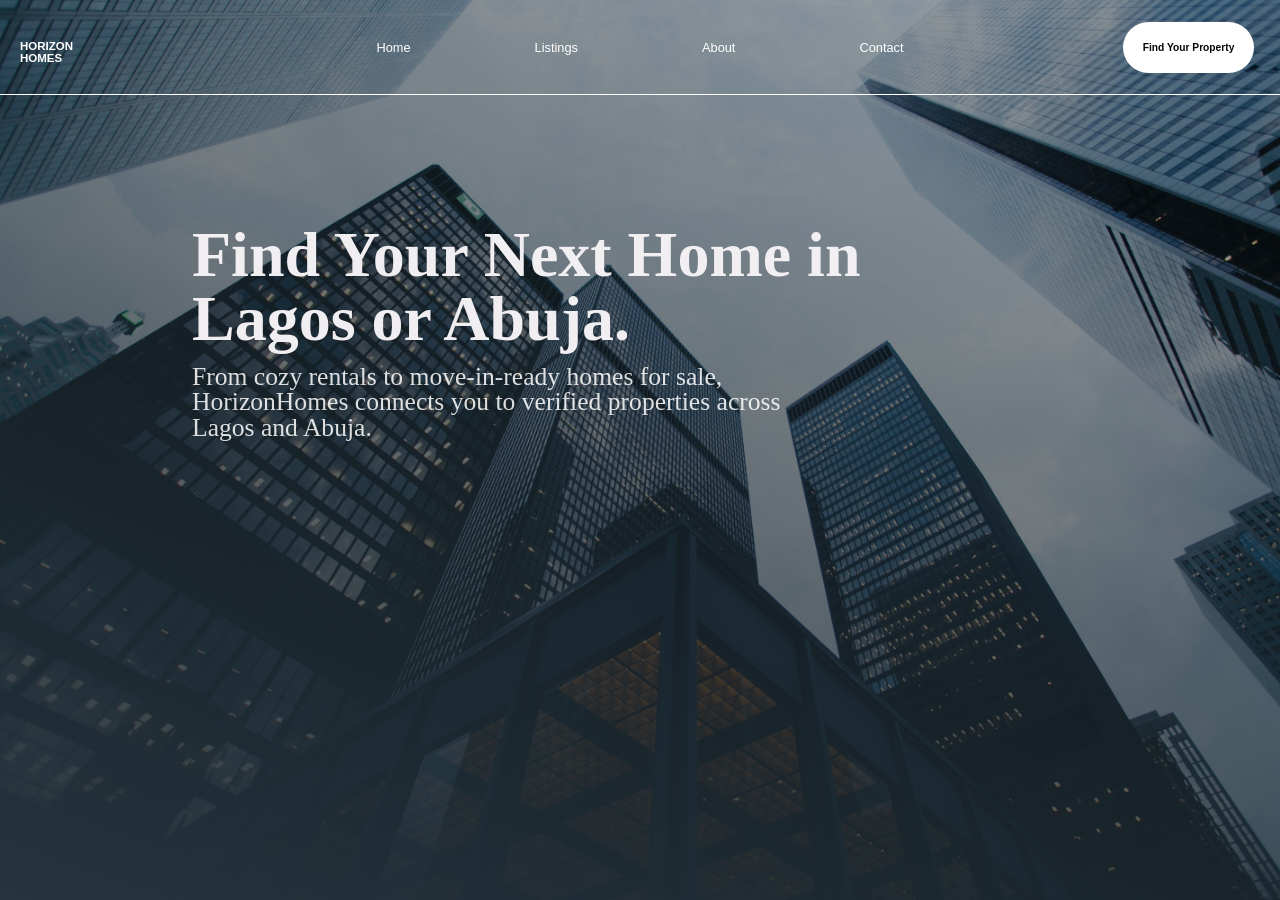
==== index.html @ 41b514dd "Rename homepage.html to index.html" ====
<!DOCTYPE html>
<html lang="en">

<head>
    <meta charset="UTF-8">
    <meta name="viewport" content="width=, initial-scale=1.0">
    <link rel="stylesheet" href="./css/homepage.css">
    <title>HorizonHomes-Home Page</title>
</head>

<body>
    <section class="hero">
    <header>
        <nav class="navbar">
            <h4 class="logo">HORIZON <br>
                HOMES
            </h4>
            <ul class="nav-links">
                <li><a href="./homepage.html">Home</a></li>
                <li><a href="./listing.html">Listings </a></li>
                <li><a href="./About.html">About</a></li>
                <li><a href="./contact.html">Contact</a></li>
            </ul>
            <button class="cta1">
                <h4>Find Your Property</h4>
            </button>
        </nav>
 </header>
 <div class="hero-txt">
        <h1 class="hero-header">
            Find Your Next Home in <br>
            Lagos or Abuja.
        </h1>
        <p class="hero-sub">
            From cozy rentals to move-in-ready homes for sale, <br>
            HorizonHomes connects you to verified properties across <br>
            Lagos and Abuja.
        </p>
    </div>

  <!-- <div class="hh-search-bar">

  <div class="hh-field">
    <span class="hh-label">Location</span>
    <select class="hh-select">
      <option>Abuja</option>
      <option>Lagos</option>
    </select>
  </div>

  <span class="hh-divider"></span>

  <div class="hh-field">
    <span class="hh-label">Looking to</span>
    <select class="hh-select">
      <option>Rent</option>
      <option>Buy</option>
    </select>
  </div>

  <span class="hh-divider"></span>

  <div class="hh-field">
    <span class="hh-label">Price range</span>
    <select class="hh-select">
      <option>100,000</option>
      <option>500,000</option>
      <option>1,000,000+</option>
    </select>
  </div>

  <span class="hh-divider"></span>

  <div class="hh-field">
    <span class="hh-label">Property Type</span>
    <select class="hh-select">
      <option>Apartment</option>
      <option>Duplex</option>
      <option>Bungalow</option>
    </select>
  </div>

   <span class="hh-divider"></span>

  <button class="hh-search-btn" aria-label="Search">
    <svg width="20" height="20" viewBox="0 0 24 24" fill="none" stroke="white" stroke-width="2" stroke-linecap="round" stroke-linejoin="round">
      <circle cx="11" cy="11" r="8"></circle>
      <line x1="21" y1="21" x2="16.65" y2="16.65"></line>
    </svg>
  </button>

</div> -->
   </section>


<section class="">

</section>

</body>

</html>
---- css/homepage.css ----
* {
    margin: 0;
    padding: 0;
}



.hero{
    background-image: linear-gradient(rgba(0, 0, 0, 0.3), rgba(0, 0, 0, 0.9)), url(../img/sean-pollock-PhYq704ffdA-unsplash.jpg);
}


.navbar {
    display: flex;
    justify-content: space-around;
    align-items: center;
    padding: 35px;
    position: sticky;
    top: 0;
    z-index: 999;

}

.navbar::after {
    content: " ";
    position: absolute;
    bottom: 0;
    background-color: white;
    width: 100%;
    height: 1px;
}

.logo {
    color: white;
    position: absolute;
    left: 0;
    top: 0;
    padding-top: 40px;
    padding-left: 20px;
    padding-bottom: 50px;
    font-size: 0.9vw;
    font-family: 'Gill Sans', 'Gill Sans MT', Calibri, 'Trebuchet MS', sans-serif;
}



/* 1. Move horizontal padding to the LI container */
.navbar ul li {
    list-style: none;
    display: inline-block;
    text-decoration: none;
    color: white;
    padding: 0 30px; /* Add your left/right spacing here instead */
}

/* 2. Keep the A tag tight around the text */
.navbar ul li a {
    font-size: 0.9vw;
    font-family: 'Gill Sans', 'Gill Sans MT', Calibri, 'Trebuchet MS', sans-serif;
    font-style: normal;
    align-items: center;
    align-content: center;
    font-size: 1vw;
    list-style: none;
    text-decoration: none;
    color: white;
    padding-left: 40px;
    position: relative;
    display: inline-block;
    padding: 5px 30px; /* ONLY vertical padding here, ZERO horizontal padding */
    text-decoration: none;
}

/* 3. The line will now center perfectly */
.navbar ul li a::after {
    content: '';
    position: absolute;
    height: 2px;
    background-color: white;
    width: 0;

    /* Critical positioning properties */
    bottom: 0;
    left: 50%;
    transform: translateX(-50%);

    transition: width 0.4s ease;
}

.navbar ul li a:hover::after {
    width: 60%;
}

.cta1 {
    position: absolute;
    right: 2%;
    padding: 20px;
    border-radius: 30px;
    color: rgb(7, 7, 7);
    background-color: white;
    border: none;
    font-size: 0.8vw;
    font-family: 'Gill Sans', 'Gill Sans MT', Calibri, 'Trebuchet MS', sans-serif;
    margin-bottom: 30px;
    margin-top: 30px;
}

.cta1:hover{
 cursor: pointer;
}

.cta1 h4 {
    font-style: normal;
}


/* HERO SECTION */
.hero {
    background-image: linear-gradient(200deg, rgba(0, 0, 0, 0.3), rgba(37, 52, 62, 1)), url(../img/sean-pollock-PhYq704ffdA-unsplash.jpg);
    height: 100vh;
    background-size: cover;
    position: top;
}



.hero-header {
    position: absolute;
    padding-top: 30%;
    padding-left: 15%;
    color: #f3f0f3fd;
    font-size: 5vw;
    line-height: 1;
    font-style: normal;
    transform: translateY(-50%);
}

.hero-sub {
    color: rgba(255, 255, 255, 0.85);
    font-size: 2vw;
    position: relative;
    padding-top: 21%;
    line-height: 1;
    padding-left: 15%;
    max-width: 1000px;
}


.hh-search-bar {
  display: flex;
  align-items: center;
  background: #ffffff;
  border-radius: 50px;
  margin-left: 15%;
  margin-top: 50px;
  padding: 8px 8px 8px 28px;
  max-width: 700px;
  width: 100%;
  box-shadow: 0 10px 30px rgba(0, 0, 0, 0.15);
  font-family: inherit;
}

.hh-field {
  display: flex;
  flex-direction: column;
  padding: 4px 20px;
  flex: 1;
  min-width: 0;
}

.hh-label {
  font-size: 20px;
  font-weight: 300;
  color: #111;
  display: flex;
  align-items: center;
  gap: 4px;
 
}

.hh-label::after {
  content: "⌄";
  font-size: 12px;
  color: #555;
  margin-right: 20px;
}

.hh-select {
  border: none;
  outline: none;
  background: transparent;
  font-size: 15px;
  color: #555;
  padding: 10px;
  appearance: none;
  -webkit-appearance: none;
  cursor: pointer;
}

.hh-divider {
  width: 1px;
  height: 36px;
  background: #e2e2e2;
  flex-shrink: 0;
}


.hh-search-btn {
  background: #1a1a1a;
  border: none;
  border-radius: 50%;
  width: 52px;
  height: 52px;
  display: flex;
  align-items: center;
  justify-content: center;
  cursor: pointer;
  flex-shrink: 0;
  transition:  0.2s ease;
  margin-right: 20px;
  margin-left: 20px;

}

.hh-search-btn:hover {
  background: #333;
}

/* totop */
.totop{
            background-color: rgb(8, 8, 8);
            color: rgb(250, 249, 249);
            border-radius: 50% 50% 0% 0%;
            padding: 20px;
            position: fixed;
            bottom: 0%;
            right: 0%;
            cursor: pointer;
            opacity: 0;
            scroll-behavior: smooth;
            transition: 0.5s;
        }
        .totop.active{
            opacity: 1;
        }

/* ENDS HERE */
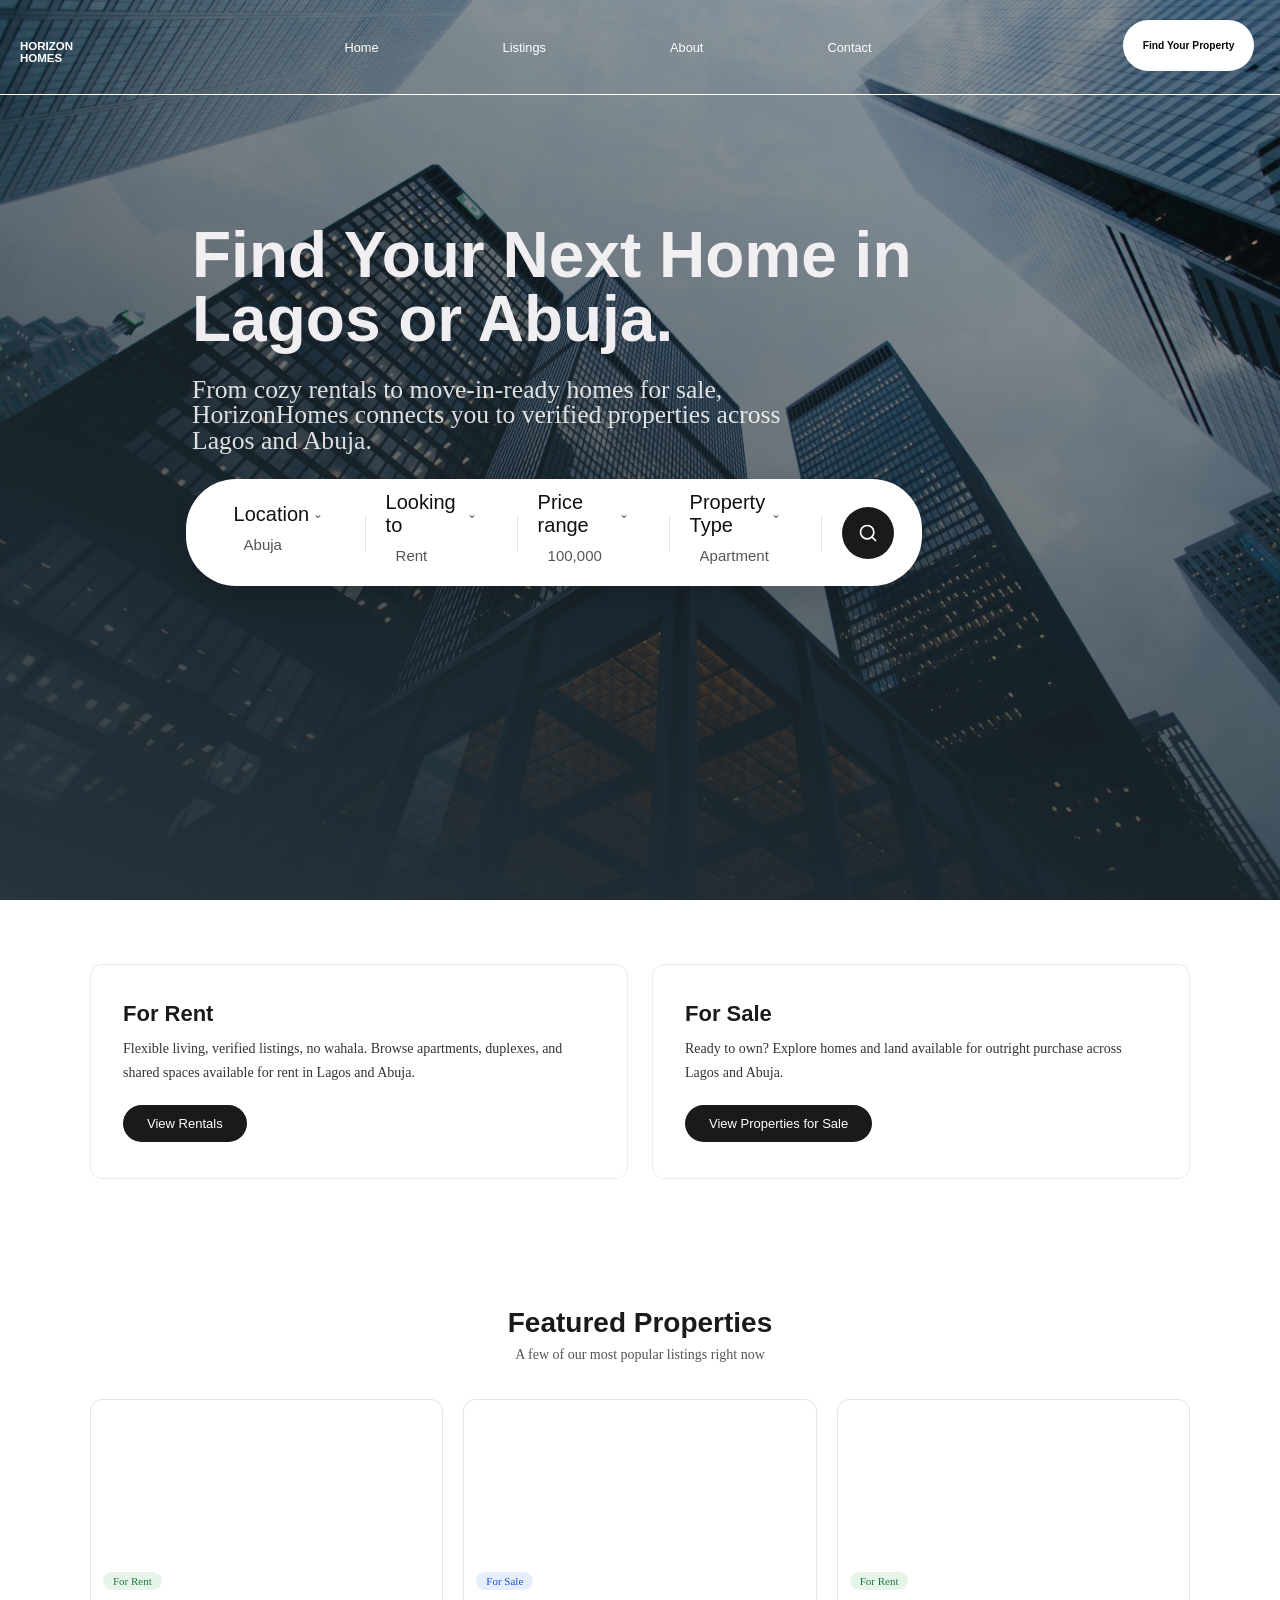
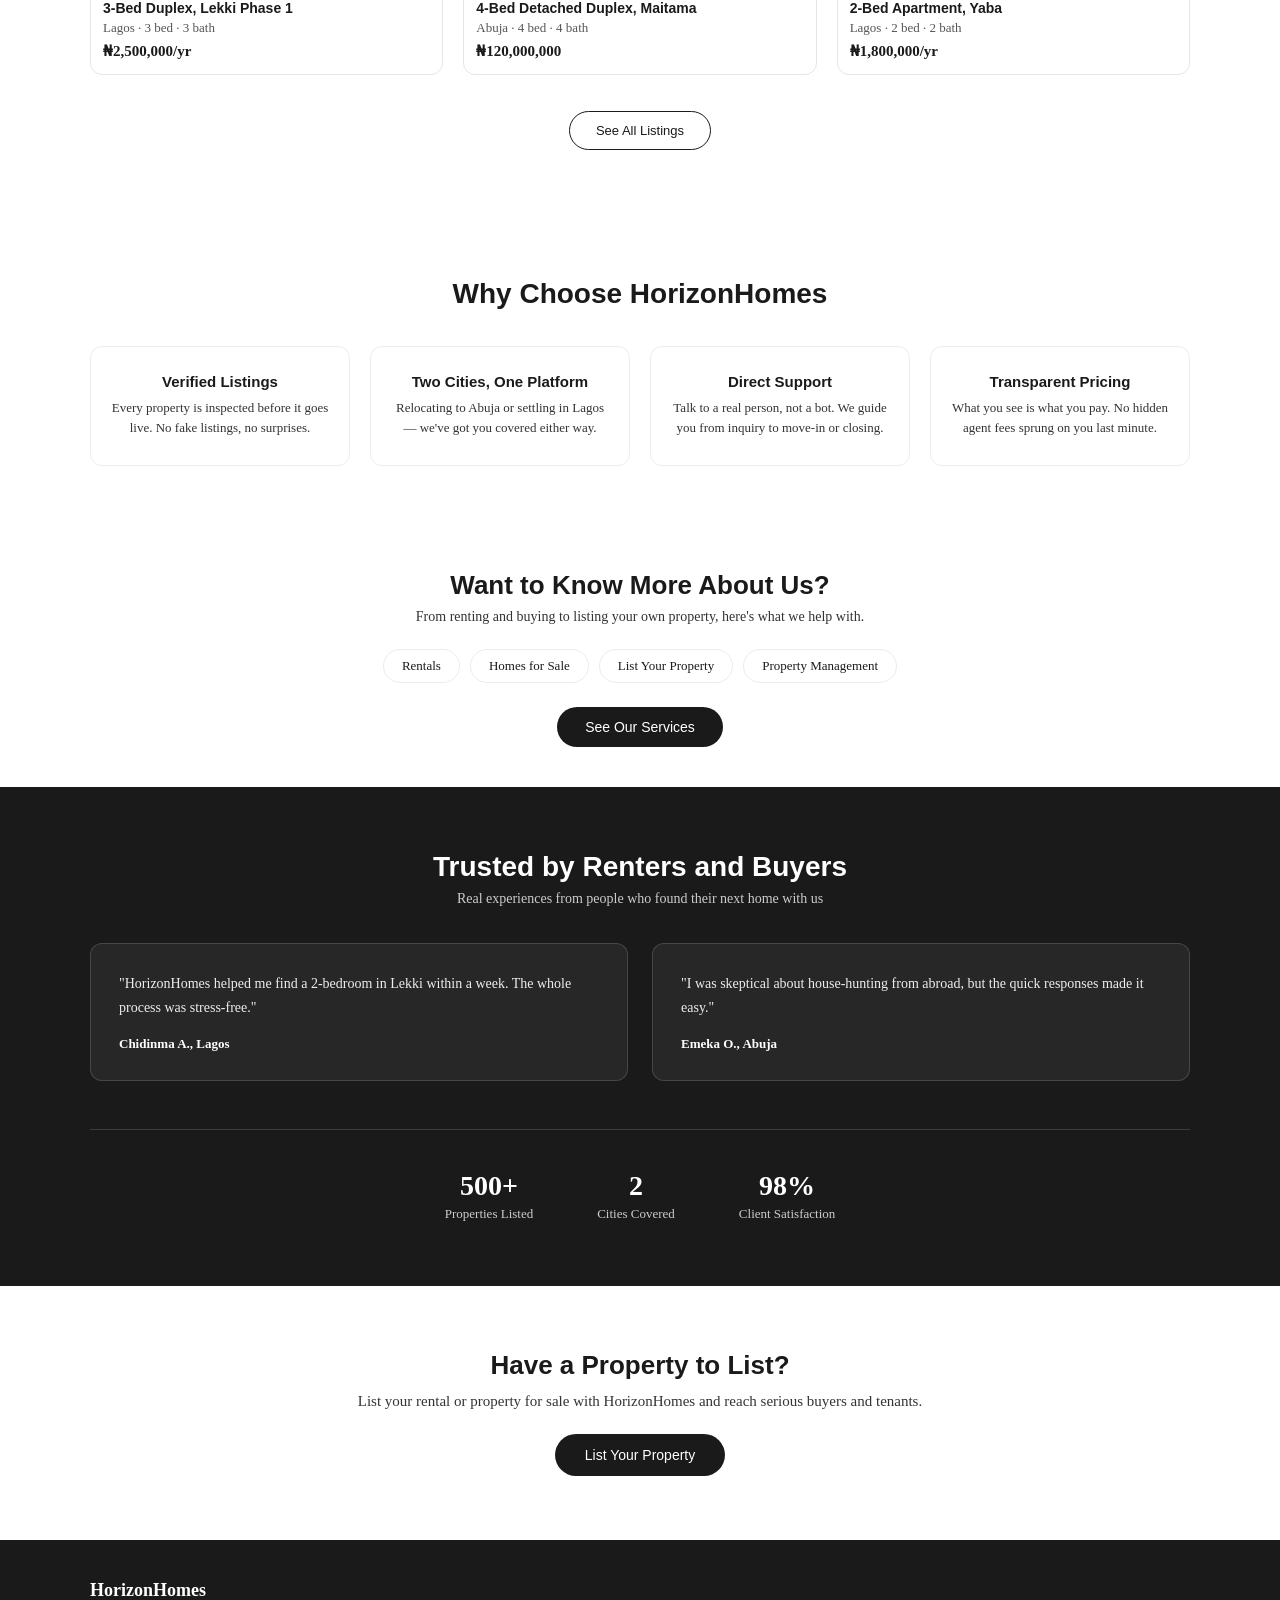
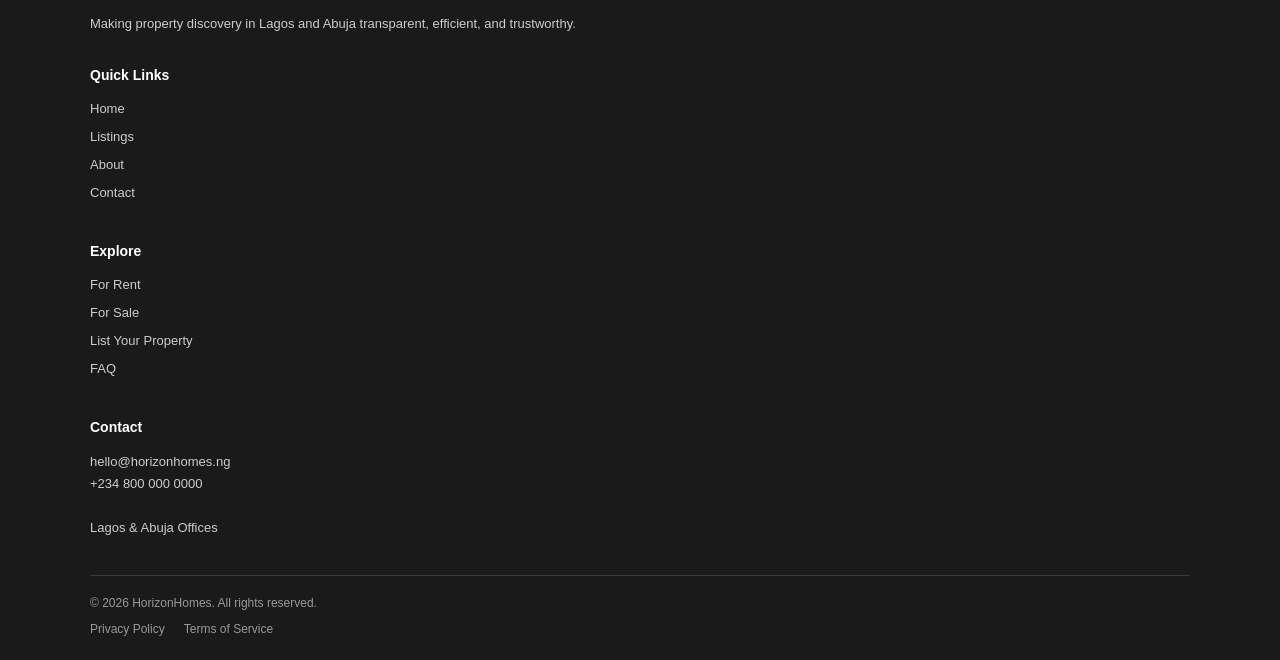
==== commit df9443ee: "Update responsive website" ====
--- a/index.html
+++ b/index.html
@@ -9,6 +9,10 @@
 </head>
 
 <body>
+ <span>
+        <i class="totop" id="totop">top</i>
+    </span>
+
     <section class="hero">
     <header>
         <nav class="navbar">
@@ -16,14 +20,20 @@
                 HOMES
             </h4>
             <ul class="nav-links">
-                <li><a href="./homepage.html">Home</a></li>
+                <li><a href="./index.html">Home</a></li>
                 <li><a href="./listing.html">Listings </a></li>
                 <li><a href="./About.html">About</a></li>
                 <li><a href="./contact.html">Contact</a></li>
-            </ul>
-            <button class="cta1">
-                <h4>Find Your Property</h4>
-            </button>
+                <li>
+                    <button class="cta1">
+                        <h4>Find Your Property</h4>
+                    </button>
+                </li>
+            
+             </ul>
+            <div class="hamburger">
+        ☰
+    </div>
         </nav>
  </header>
  <div class="hero-txt">
@@ -38,7 +48,7 @@
         </p>
     </div>
 
-  <!-- <div class="hh-search-bar">
+   <div class="hh-search-bar">
 
   <div class="hh-field">
     <span class="hh-label">Location</span>
@@ -89,7 +99,7 @@
     </svg>
   </button>
 
-</div> -->
+</div> 
    </section>
 
 
@@ -97,6 +107,197 @@
 
 </section>
 
+ <!-- RENT VS SALE SPLIT -->
+  <section class="split-section">
+    <div class="split-card">
+      <h3>For Rent</h3>
+      <p>Flexible living, verified listings, no wahala. Browse apartments, duplexes, and shared spaces available for rent in Lagos and Abuja.</p>
+      <button class="split-btn">View Rentals</button>
+    </div>
+    <div class="split-card">
+      <h3>For Sale</h3>
+      <p>Ready to own? Explore homes and land available for outright purchase across Lagos and Abuja.</p>
+      <button class="split-btn">View Properties for Sale</button>
+    </div>
+  </section>
+ 
+  <!-- FEATURED LISTINGS -->
+  <section class="featured-section">
+    <div class="section-heading">
+      <h2>Featured Properties</h2>
+      <p>A few of our most popular listings right now</p>
+    </div>
+ 
+    <div class="listings-grid">
+ 
+      <div class="property-card">
+        <div class="card-image"></div>
+        <span class="tag tag-rent">For Rent</span>
+        <h4>3-Bed Duplex, Lekki Phase 1</h4>
+        <p class="location">Lagos · 3 bed · 3 bath</p>
+        <p class="price">₦2,500,000/yr</p>
+      </div>
+ 
+      <div class="property-card">
+        <div class="card-image"></div>
+        <span class="tag tag-sale">For Sale</span>
+        <h4>4-Bed Detached Duplex, Maitama</h4>
+        <p class="location">Abuja · 4 bed · 4 bath</p>
+        <p class="price">₦120,000,000</p>
+      </div>
+ 
+      <div class="property-card">
+        <div class="card-image"></div>
+        <span class="tag tag-rent">For Rent</span>
+        <h4>2-Bed Apartment, Yaba</h4>
+        <p class="location">Lagos · 2 bed · 2 bath</p>
+        <p class="price">₦1,800,000/yr</p>
+      </div>
+ 
+    </div>
+ 
+    <div class="see-all-wrap">
+      <button class="see-all-btn">See All Listings</button>
+    </div>
+  </section>
+ 
+  <!-- WHY HORIZONHOMES -->
+  <section class="why-section">
+    <div class="section-heading">
+      <h2>Why Choose HorizonHomes</h2>
+    </div>
+ 
+    <div class="why-grid">
+      <div class="why-card">
+        <h4>Verified Listings</h4>
+        <p>Every property is inspected before it goes live. No fake listings, no surprises.</p>
+      </div>
+      <div class="why-card">
+        <h4>Two Cities, One Platform</h4>
+        <p>Relocating to Abuja or settling in Lagos — we've got you covered either way.</p>
+      </div>
+      <div class="why-card">
+        <h4>Direct Support</h4>
+        <p>Talk to a real person, not a bot. We guide you from inquiry to move-in or closing.</p>
+      </div>
+      <div class="why-card">
+        <h4>Transparent Pricing</h4>
+        <p>What you see is what you pay. No hidden agent fees sprung on you last minute.</p>
+      </div>
+    </div>
+  </section>
+
+
+<!-- SERVICES TEASER -->
+<section class="services-teaser">
+  <div class="teaser-inner">
+    <div class="teaser-text">
+      <h2>Want to Know More About Us?</h2>
+      <p>From renting and buying to listing your own property, here's what we help with.</p>
+    </div>
+
+    <div class="teaser-tags">
+      <span class="teaser-tag">Rentals</span>
+      <span class="teaser-tag">Homes for Sale</span>
+      <span class="teaser-tag">List Your Property</span>
+      <span class="teaser-tag">Property Management</span>
+    </div>
+
+    <button class="teaser-btn">See Our Services</button>
+  </div>
+</section>
+
+ 
+  <!-- TESTIMONIALS -->
+  <section class="testimonial-section">
+    <div class="testimonial-inner">
+      <div class="section-heading">
+        <h2>Trusted by Renters and Buyers</h2>
+        <p>Real experiences from people who found their next home with us</p>
+      </div>
+ 
+      <div class="testimonial-grid">
+        <div class="testimonial-card">
+          <p>"HorizonHomes helped me find a 2-bedroom in Lekki within a week. The whole process was stress-free."</p>
+          <span>Chidinma A., Lagos</span>
+        </div>
+        <div class="testimonial-card">
+          <p>"I was skeptical about house-hunting from abroad, but the quick responses made it easy."</p>
+          <span>Emeka O., Abuja</span>
+        </div>
+      </div>
+ 
+      <div class="stats-bar">
+        <div class="stat">
+          <div class="number">500+</div>
+          <div class="label">Properties Listed</div>
+        </div>
+        <div class="stat">
+          <div class="number">2</div>
+          <div class="label">Cities Covered</div>
+        </div>
+        <div class="stat">
+          <div class="number">98%</div>
+          <div class="label">Client Satisfaction</div>
+        </div>
+      </div>
+    </div>
+  </section>
+ 
+  <!-- BOTTOM CTA -->
+  <section class="home-cta">
+    <h2>Have a Property to List?</h2>
+    <p>List your rental or property for sale with HorizonHomes and reach serious buyers and tenants.</p>
+    <button class="cta-btn">List Your Property</button>
+  </section>
+ 
+  <!-- FOOTER -->
+  <footer class="site-footer">
+    <div class="footer-grid">
+ 
+      <div class="footer-col">
+        <div class="footer-logo">HorizonHomes</div>
+        <p>Making property discovery in Lagos and Abuja transparent, efficient, and trustworthy.</p>
+      </div>
+ 
+      <div class="footer-col">
+        <h4>Quick Links</h4>
+        <ul>
+          <li><a href="#">Home</a></li>
+          <li><a href="#">Listings</a></li>
+          <li><a href="#">About</a></li>
+          <li><a href="#">Contact</a></li>
+        </ul>
+      </div>
+ 
+      <div class="footer-col">
+        <h4>Explore</h4>
+        <ul>
+          <li><a href="#">For Rent</a></li>
+          <li><a href="#">For Sale</a></li>
+          <li><a href="#">List Your Property</a></li>
+          <li><a href="#">FAQ</a></li>
+        </ul>
+      </div>
+ 
+      <div class="footer-col">
+        <h4>Contact</h4>
+        <p>hello@horizonhomes.ng<br>+234 800 000 0000<br><br>Lagos &amp; Abuja Offices</p>
+      </div>
+ 
+    </div>
+ 
+    <div class="footer-bottom">
+      <span>&copy; 2026 HorizonHomes. All rights reserved.</span>
+      <div>
+        <a href="#">Privacy Policy</a>
+        <a href="#">Terms of Service</a>
+      </div>
+    </div>
+  </footer>
+
+
+  <script src="./js/homepage.js"></script>
 </body>
 
 </html>
--- a/css/homepage.css
+++ b/css/homepage.css
@@ -1,149 +1,168 @@
 * {
-    margin: 0;
-    padding: 0;
-}
-
-
-
-.hero{
-    background-image: linear-gradient(rgba(0, 0, 0, 0.3), rgba(0, 0, 0, 0.9)), url(../img/sean-pollock-PhYq704ffdA-unsplash.jpg);
+  margin: 0;
+  padding: 0;
+}
+
+html {
+  scroll-behavior: smooth;
+}
+
+.hero {
+  background-image: linear-gradient(rgba(0, 0, 0, 0.3), rgba(0, 0, 0, 0.9)), url(../img/sean-pollock-PhYq704ffdA-unsplash.jpg);
 }
 
 
 .navbar {
-    display: flex;
-    justify-content: space-around;
-    align-items: center;
-    padding: 35px;
-    position: sticky;
-    top: 0;
-    z-index: 999;
+  display: flex;
+  justify-content: space-around;
+  align-items: center;
+  padding: 35px;
+  position: sticky;
+  top: 0;
+  z-index: 999;
 
 }
 
 .navbar::after {
-    content: " ";
-    position: absolute;
-    bottom: 0;
-    background-color: white;
-    width: 100%;
-    height: 1px;
+  content: " ";
+  position: absolute;
+  bottom: 0;
+  background-color: white;
+  width: 100%;
+  height: 1px;
 }
 
 .logo {
-    color: white;
-    position: absolute;
-    left: 0;
-    top: 0;
-    padding-top: 40px;
-    padding-left: 20px;
-    padding-bottom: 50px;
-    font-size: 0.9vw;
-    font-family: 'Gill Sans', 'Gill Sans MT', Calibri, 'Trebuchet MS', sans-serif;
+  color: white;
+  position: absolute;
+  left: 0;
+  top: 0;
+  padding-top: 40px;
+  padding-left: 20px;
+  padding-bottom: 50px;
+  font-size: 0.9vw;
+  font-family: 'Gill Sans', 'Gill Sans MT', Calibri, 'Trebuchet MS', sans-serif;
 }
 
 
 
 /* 1. Move horizontal padding to the LI container */
 .navbar ul li {
-    list-style: none;
-    display: inline-block;
-    text-decoration: none;
-    color: white;
-    padding: 0 30px; /* Add your left/right spacing here instead */
+  list-style: none;
+  display: inline-block;
+  text-decoration: none;
+  color: white;
+  padding: 0 30px;
+  /* Add your left/right spacing here instead */
 }
 
 /* 2. Keep the A tag tight around the text */
 .navbar ul li a {
-    font-size: 0.9vw;
-    font-family: 'Gill Sans', 'Gill Sans MT', Calibri, 'Trebuchet MS', sans-serif;
-    font-style: normal;
-    align-items: center;
-    align-content: center;
-    font-size: 1vw;
-    list-style: none;
-    text-decoration: none;
-    color: white;
-    padding-left: 40px;
-    position: relative;
-    display: inline-block;
-    padding: 5px 30px; /* ONLY vertical padding here, ZERO horizontal padding */
-    text-decoration: none;
+  font-size: 0.9vw;
+  font-family: 'Gill Sans', 'Gill Sans MT', Calibri, 'Trebuchet MS', sans-serif;
+  font-style: normal;
+  align-items: center;
+  align-content: center;
+  font-size: 1vw;
+  list-style: none;
+  text-decoration: none;
+  color: white;
+  padding-left: 40px;
+  position: relative;
+  display: inline-block;
+  padding: 5px 30px;
+  /* ONLY vertical padding here, ZERO horizontal padding */
+  text-decoration: none;
 }
 
 /* 3. The line will now center perfectly */
 .navbar ul li a::after {
-    content: '';
-    position: absolute;
-    height: 2px;
-    background-color: white;
-    width: 0;
-
-    /* Critical positioning properties */
-    bottom: 0;
-    left: 50%;
-    transform: translateX(-50%);
-
-    transition: width 0.4s ease;
+  content: '';
+  position: absolute;
+  height: 2px;
+  background-color: white;
+  width: 0;
+
+  /* Critical positioning properties */
+  bottom: 0;
+  left: 50%;
+  transform: translateX(-50%);
+
+  transition: width 0.4s ease;
 }
 
 .navbar ul li a:hover::after {
-    width: 60%;
+  width: 60%;
 }
 
 .cta1 {
-    position: absolute;
-    right: 2%;
-    padding: 20px;
-    border-radius: 30px;
-    color: rgb(7, 7, 7);
-    background-color: white;
-    border: none;
-    font-size: 0.8vw;
-    font-family: 'Gill Sans', 'Gill Sans MT', Calibri, 'Trebuchet MS', sans-serif;
-    margin-bottom: 30px;
-    margin-top: 30px;
-}
-
-.cta1:hover{
- cursor: pointer;
+  position: absolute;
+  right: 2%;
+  top: 0.5%;
+  padding: 20px;
+  border-radius: 30px;
+  color: rgb(7, 7, 7);
+  background-color: white;
+  border: none;
+  font-size: 0.8vw;
+  font-family: 'Gill Sans', 'Gill Sans MT', Calibri, 'Trebuchet MS', sans-serif;
+  margin-bottom: 30px;
+  margin-top: 20px;
+}
+
+.cta1:hover {
+  cursor: pointer;
 }
 
 .cta1 h4 {
-    font-style: normal;
-}
-
+  font-style: normal;
+}
+
+.menu-toggle {
+  display: none;
+  font-size: 30px;
+  color: white;
+  cursor: pointer;
+  position: absolute;
+  right: 20px;
+  top: 28px;
+}
+
+.hamburger {
+  display: none;
+}
 
 /* HERO SECTION */
 .hero {
-    background-image: linear-gradient(200deg, rgba(0, 0, 0, 0.3), rgba(37, 52, 62, 1)), url(../img/sean-pollock-PhYq704ffdA-unsplash.jpg);
-    height: 100vh;
-    background-size: cover;
-    position: top;
+  background-image: linear-gradient(200deg, rgba(0, 0, 0, 0.3), rgba(37, 52, 62, 1)), url(../img/sean-pollock-PhYq704ffdA-unsplash.jpg);
+  height: 100vh;
+  background-size: cover;
+  position: top;
 }
 
 
 
 .hero-header {
-    position: absolute;
-    padding-top: 30%;
-    padding-left: 15%;
-    color: #f3f0f3fd;
-    font-size: 5vw;
-    line-height: 1;
-    font-style: normal;
-    transform: translateY(-50%);
+  position: relative;
+  padding-top: 10%;
+  padding-left: 15%;
+  color: #f3f0f3fd;
+  font-size: 5vw;
+  line-height: 1;
+  font-style: normal;
 }
 
 .hero-sub {
-    color: rgba(255, 255, 255, 0.85);
-    font-size: 2vw;
-    position: relative;
-    padding-top: 21%;
-    line-height: 1;
-    padding-left: 15%;
-    max-width: 1000px;
-}
+  color: rgba(255, 255, 255, 0.85);
+  font-size: 2vw;
+  position: absolute;
+  margin-top: 2%;
+  line-height: 1;
+  padding-left: 15%;
+  max-width: 1000px;
+}
+
+/* ENDS HERE */
 
 
 .hh-search-bar {
@@ -151,8 +170,8 @@
   align-items: center;
   background: #ffffff;
   border-radius: 50px;
-  margin-left: 15%;
-  margin-top: 50px;
+  margin-left: 14.5%;
+  margin-top: 10%;
   padding: 8px 8px 8px 28px;
   max-width: 700px;
   width: 100%;
@@ -166,16 +185,18 @@
   padding: 4px 20px;
   flex: 1;
   min-width: 0;
+   font-family: 'Gill Sans', 'Gill Sans MT', Calibri, 'Trebuchet MS', sans-serif;
 }
 
 .hh-label {
   font-size: 20px;
   font-weight: 300;
+   font-family: 'Gill Sans', 'Gill Sans MT', Calibri, 'Trebuchet MS', sans-serif;
   color: #111;
   display: flex;
   align-items: center;
   gap: 4px;
- 
+
 }
 
 .hh-label::after {
@@ -216,7 +237,7 @@
   justify-content: center;
   cursor: pointer;
   flex-shrink: 0;
-  transition:  0.2s ease;
+  transition: 0.2s ease;
   margin-right: 20px;
   margin-left: 20px;
 
@@ -227,21 +248,635 @@
 }
 
 /* totop */
-.totop{
-            background-color: rgb(8, 8, 8);
-            color: rgb(250, 249, 249);
-            border-radius: 50% 50% 0% 0%;
-            padding: 20px;
-            position: fixed;
-            bottom: 0%;
-            right: 0%;
-            cursor: pointer;
-            opacity: 0;
-            scroll-behavior: smooth;
-            transition: 0.5s;
-        }
-        .totop.active{
-            opacity: 1;
-        }
-
-/* ENDS HERE */+.totop {
+  background-color: rgb(8, 8, 8);
+  color: rgb(250, 249, 249);
+  border-radius: 50% 50% 0% 0%;
+  padding: 20px;
+  position: fixed;
+  bottom: 0%;
+  right: 0%;
+  cursor: pointer;
+  opacity: 0;
+  scroll-behavior: smooth;
+  transition: 0.5s;
+}
+
+.totop.active {
+  opacity: 1;
+}
+
+/* ENDS HERE */
+
+
+
+h1,
+h2,
+h3,
+h4 {
+  font-family: 'Gill Sans', 'Gill Sans MT', Calibri, 'Trebuchet MS', sans-serif;
+}
+
+button {
+  font-family: 'Gill Sans', 'Gill Sans MT', Calibri, 'Trebuchet MS', sans-serif;
+}
+
+/* RENT VS SALE SPLIT */
+.split-section {
+  max-width: 1100px;
+  margin: 0 auto;
+  padding: 64px 48px;
+  display: grid;
+  grid-template-columns: 1fr 1fr;
+  gap: 24px;
+}
+
+.split-card {
+  background: #fff;
+  border: 1px solid #ececec;
+  border-radius: 12px;
+  padding: 36px 32px;
+}
+
+.split-card h3 {
+  font-size: 22px;
+  font-weight: 600;
+  margin-bottom: 10px;
+  color: #1a1a1a;
+}
+
+.split-card p {
+  font-size: 14px;
+  line-height: 1.7;
+  color: #333;
+  margin-bottom: 20px;
+}
+
+.split-btn {
+  background: #1a1a1a;
+  color: #fff;
+  border: none;
+  padding: 11px 24px;
+  border-radius: 30px;
+  font-size: 13px;
+  font-weight: 500;
+  cursor: pointer;
+}
+
+/* FEATURED LISTINGS */
+.featured-section {
+  max-width: 1100px;
+  margin: 0 auto;
+  padding: 64px 48px;
+}
+
+.section-heading {
+  text-align: center;
+  margin-bottom: 36px;
+}
+
+.section-heading h2 {
+  font-size: 28px;
+  font-weight: 600;
+  color: #1a1a1a;
+  margin-bottom: 8px;
+}
+
+.section-heading p {
+  font-size: 14px;
+  color: #555;
+}
+
+.listings-grid {
+  display: grid;
+  grid-template-columns: repeat(3, 1fr);
+  gap: 20px;
+}
+
+.property-card {
+  background: #fff;
+  border: 1px solid #e5e5e5;
+  border-radius: 12px;
+  overflow: hidden;
+  padding-bottom: 14px;
+}
+
+.card-image {
+  width: 100%;
+  height: 160px;
+  overflow: hidden;
+}
+
+.card-image img {
+  width: 100%;
+  height: 100%;
+  object-fit: cover;
+  object-position: center;
+  display: block;
+}
+
+.tag {
+  display: inline-block;
+  font-size: 11px;
+  font-weight: 500;
+  padding: 3px 10px;
+  border-radius: 20px;
+  margin: 12px 0 0 12px;
+}
+
+.tag-rent {
+  background: #e6f4ea;
+  color: #1e7a3c;
+}
+
+.tag-sale {
+  background: #e6edfb;
+  color: #1a4fd6;
+}
+
+.property-card h4 {
+  font-family: 'Gill Sans', 'Gill Sans MT', Calibri, 'Trebuchet MS', sans-serif;
+  font-size: 14px;
+  font-weight: 600;
+  margin: 10px 12px 4px;
+  color: #1a1a1a;
+}
+
+.property-card .location {
+  font-size: 13px;
+  color: #555;
+  margin: 0 12px 6px;
+}
+
+.property-card .price {
+  font-size: 15px;
+  font-weight: 600;
+  margin: 0 12px;
+  color: #1a1a1a;
+}
+
+.see-all-wrap {
+  text-align: center;
+  margin-top: 36px;
+}
+
+.see-all-btn {
+  background: transparent;
+  border: 1px solid #1a1a1a;
+  color: #1a1a1a;
+  padding: 11px 26px;
+  border-radius: 30px;
+  font-size: 13px;
+  font-weight: 500;
+  cursor: pointer;
+}
+
+/* WHY HORIZONHOMES */
+.why-section {
+  max-width: 1100px;
+  margin: 0 auto;
+  padding: 64px 48px;
+}
+
+.why-grid {
+  display: grid;
+  grid-template-columns: repeat(4, 1fr);
+  gap: 20px;
+}
+
+.why-card {
+  background: #fff;
+  border: 1px solid #ececec;
+  border-radius: 12px;
+  padding: 26px 20px;
+  text-align: center;
+}
+
+.why-card h4 {
+  font-family: 'Gill Sans', 'Gill Sans MT', Calibri, 'Trebuchet MS', sans-serif;
+  font-size: 15px;
+  font-weight: 600;
+  margin-bottom: 8px;
+  color: #1a1a1a;
+}
+
+.why-card p {
+  font-size: 13px;
+  line-height: 1.6;
+  color: #333;
+}
+
+
+.services-teaser {
+  max-width: 1100px;
+  margin: 0 auto;
+  padding: 56px 48px;
+  text-align: center;
+}
+
+.teaser-text h2 {
+  font-size: 26px;
+  font-weight: 600;
+  color: #1a1a1a;
+  margin-bottom: 8px;
+}
+
+.teaser-text p {
+  font-size: 14px;
+  color: #333;
+  margin-bottom: 24px;
+}
+
+.teaser-tags {
+  display: flex;
+  justify-content: center;
+  flex-wrap: wrap;
+  gap: 10px;
+  margin-bottom: 24px;
+}
+
+.teaser-tag {
+  background: #fff;
+  border: 1px solid #ececec;
+  padding: 8px 18px;
+  border-radius: 30px;
+  font-size: 13px;
+  color: #1a1a1a;
+}
+
+.teaser-btn {
+  background: #1a1a1a;
+  color: #fff;
+  border: none;
+  padding: 12px 28px;
+  border-radius: 30px;
+  font-size: 14px;
+  font-weight: 500;
+  cursor: pointer;
+}
+
+
+/* TESTIMONIALS */
+.testimonial-section {
+  background: #1a1a1a;
+  color: #fff;
+  padding: 64px 48px;
+}
+
+.testimonial-inner {
+  max-width: 1100px;
+  margin: 0 auto;
+}
+
+.testimonial-inner .section-heading h2 {
+  color: #fff;
+}
+
+.testimonial-inner .section-heading p {
+  color: #ccc;
+}
+
+.testimonial-grid {
+  display: grid;
+  grid-template-columns: repeat(2, 1fr);
+  gap: 24px;
+}
+
+.testimonial-card {
+  background: rgba(255, 255, 255, 0.06);
+  border: 1px solid rgba(255, 255, 255, 0.15);
+  border-radius: 12px;
+  padding: 28px;
+}
+
+.testimonial-card p {
+  font-size: 14px;
+  line-height: 1.7;
+  margin-bottom: 14px;
+  color: #eee;
+}
+
+.testimonial-card span {
+  font-size: 13px;
+  font-weight: 600;
+  color: #fff;
+}
+
+.stats-bar {
+  display: flex;
+  justify-content: center;
+  gap: 64px;
+  margin-top: 48px;
+  padding-top: 40px;
+  border-top: 1px solid rgba(255, 255, 255, 0.15);
+}
+
+.stat {
+  text-align: center;
+}
+
+.stat .number {
+  font-family: 'Playfair Display', serif;
+  font-size: 28px;
+  font-weight: 700;
+  color: #fff;
+}
+
+.stat .label {
+  font-size: 13px;
+  color: #ccc;
+  margin-top: 4px;
+}
+
+/* BOTTOM CTA */
+.home-cta {
+  text-align: center;
+  padding: 64px 24px;
+}
+
+.home-cta h2 {
+  font-size: 26px;
+  margin-bottom: 12px;
+  color: #1a1a1a;
+}
+
+.home-cta p {
+  font-size: 15px;
+  color: #333;
+  margin-bottom: 24px;
+}
+
+.cta-btn {
+  background: #1a1a1a;
+  color: #fff;
+  border: none;
+  padding: 13px 30px;
+  border-radius: 30px;
+  font-size: 14px;
+  font-weight: 500;
+  cursor: pointer;
+}
+
+/* FOOTER */
+footer{
+   font-family: 'Gill Sans', 'Gill Sans MT', Calibri, 'Trebuchet MS', sans-serif;
+}
+
+.site-footer {
+  background: #1a1a1a;
+  color: #ccc;
+  padding: 56px 48px 28px;
+}
+
+.footer-grid {
+  max-width: 1100px;
+  margin: 0 auto;
+  display: grid;
+  grid-template-columns: 1.4fr 1fr 1fr 1.2fr;
+  gap: 32px;
+  padding-bottom: 36px;
+  border-bottom: 1px solid rgba(255, 255, 255, 0.15);
+}
+
+.footer-col h4 {
+  font-family: 'Gill Sans', 'Gill Sans MT', Calibri, 'Trebuchet MS', sans-serif;
+  color: #fff;
+  font-size: 14px;
+  font-weight: 600;
+  margin-bottom: 16px;
+}
+
+.footer-logo {
+  font-family: 'Playfair Display', serif;
+  color: #fff;
+  font-size: 18px;
+  font-weight: 700;
+  margin-bottom: 12px;
+}
+
+.footer-col p {
+  font-size: 13px;
+  line-height: 1.7;
+  color: #ccc;
+}
+
+.footer-col ul {
+  list-style: none;
+}
+
+.footer-col ul li {
+  margin-bottom: 10px;
+}
+
+.footer-col ul li a {
+  color: #ccc;
+  text-decoration: none;
+  font-size: 13px;
+}
+
+.footer-col ul li a:hover {
+  color: #fff;
+}
+
+.footer-bottom {
+  max-width: 1100px;
+  margin: 0 auto;
+  display: flex;
+  justify-content: space-between;
+  align-items: center;
+  padding-top: 20px;
+  font-size: 12px;
+  color: #999;
+}
+
+.footer-bottom a {
+  color: #999;
+  text-decoration: none;
+  margin-left: 20px;
+}
+
+.footer-bottom a:hover {
+  color: #fff;
+}
+
+
+
+
+
+/* MOBILE */
+@media (max-width: 768px) {
+
+  body {
+    overflow-x: hidden;
+
+  }
+
+  .navbar {
+    justify-content: flex-start;
+    padding: 2px;
+    position: relative;
+  }
+
+  .logo {
+    position: static;
+    padding-left: 20px;
+    font-size: 10px;
+  }
+
+  .menu-toggle {
+    display: block;
+  }
+
+  .cta1 {
+
+    position: static;
+    margin-left: auto;
+    margin-top: 0;
+    margin-right: 25px;
+    left: 30%;
+    padding: 10px;
+    font-size: 10px;
+  }
+
+  .navbar ul {
+    display: none;
+    flex-direction: column;
+    position: absolute;
+    top: 100%;
+    left: 0;
+    width: 100%;
+    background: #111;
+    padding: 20px 0;
+    margin: 0;
+  }
+
+  .navbar ul.active {
+    display: flex;
+  }
+
+  .navbar ul li {
+    display: block;
+    text-align: center;
+    padding: 15px 0;
+  }
+
+  .navbar ul li a {
+    font-size: 18px;
+    padding: 0;
+  }
+
+
+
+  .hamburger {
+    display: block;
+    position: absolute;
+    right: 20px;
+    top: 28px;
+    color: white;
+  }
+
+
+  .hh-search-bar {
+    margin-left: 60px;
+    margin-top: 40%;
+    padding: 4px;
+    max-width: 500%;
+    width: 70%;
+    height: 10%;
+bottom: 15;
+  }
+
+
+  .hh-label {
+    font-size: 2vw;
+  }
+
+  .hh-select{
+    font-size: 2vw;
+  }
+
+  .hh-search-btn{
+     width: 44px;
+     height: 44px;
+  }
+
+  .hh-search-btn svg{
+    width: 20px;
+    height: 20px;
+    padding: 2%;
+  }
+
+  .hero {
+    background-image: linear-gradient(200deg, rgba(0, 0, 0, 0.3), rgba(37, 52, 62, 1)), url(../img/sean-pollock-PhYq704ffdA-unsplash.jpg);
+    height: 100;
+    background-size: cover;
+    position: top;
+  }
+
+  .hero-header{
+    margin-top: 30px;
+    margin-bottom: 30px;
+   font-size: 10vw;
+  }
+  
+  .hero-sub{
+    font-size: 5vw;
+  }
+
+
+  .split-section,
+  .featured-section,
+  .why-section,
+  .testimonial-section {
+    padding: 40px 20px;
+  }
+
+  .split-section {
+    grid-template-columns: 1fr;
+  }
+
+  .listings-grid {
+    grid-template-columns: 1fr;
+  }
+
+  .why-grid {
+    grid-template-columns: 1fr 1fr;
+  }
+
+  .testimonial-grid {
+    grid-template-columns: 1fr;
+  }
+
+  .stats-bar {
+    flex-wrap: wrap;
+    gap: 32px;
+  }
+
+  .footer-grid {
+    grid-template-columns: 1fr 1fr;
+    gap: 32px;
+  }
+}
+
+.site-footer {
+  padding: 40px 20px 24px;
+}
+
+.footer-grid {
+  grid-template-columns: 1fr;
+}
+
+.footer-bottom {
+  flex-direction: column;
+  gap: 12px;
+  align-items: flex-start;
+}
+
+.footer-bottom a {
+  margin-left: 0;
+  margin-right: 16px;
+}
+
+.services-teaser {
+  padding: 40px 20px;
+}
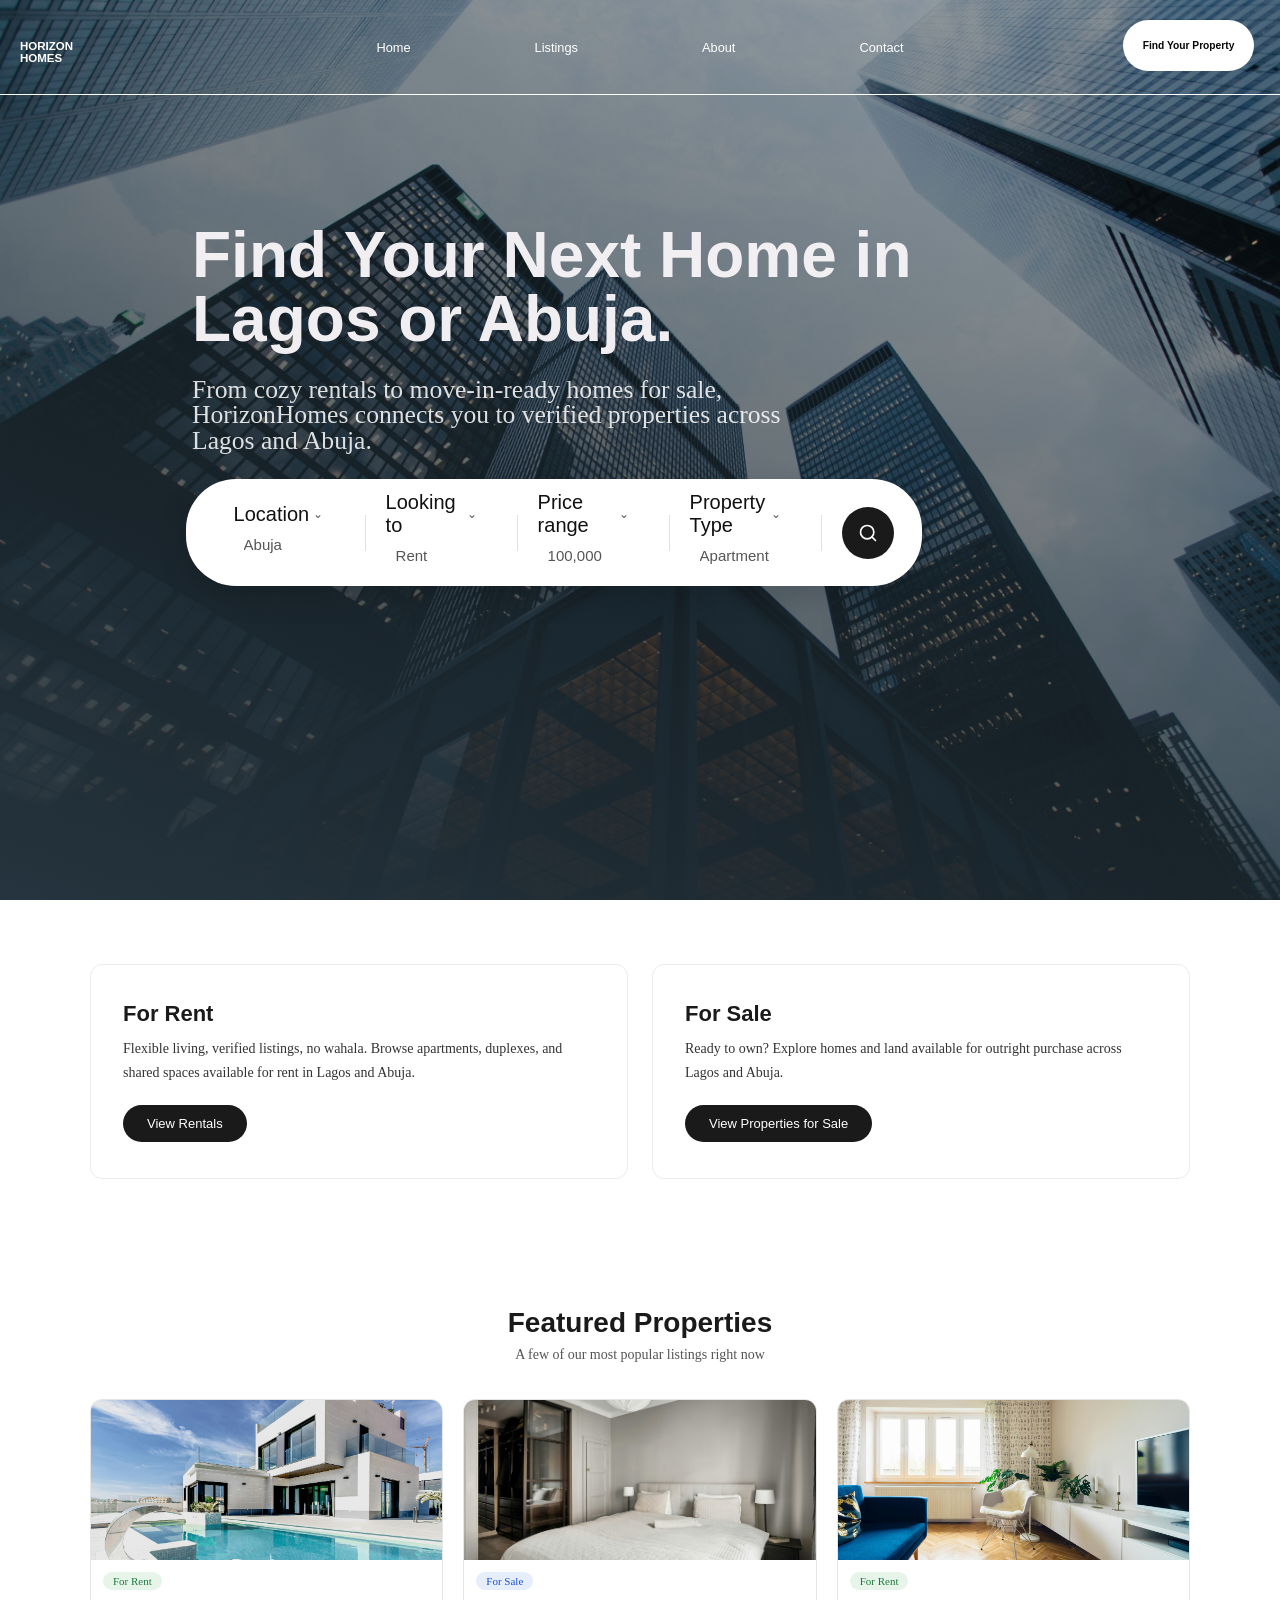
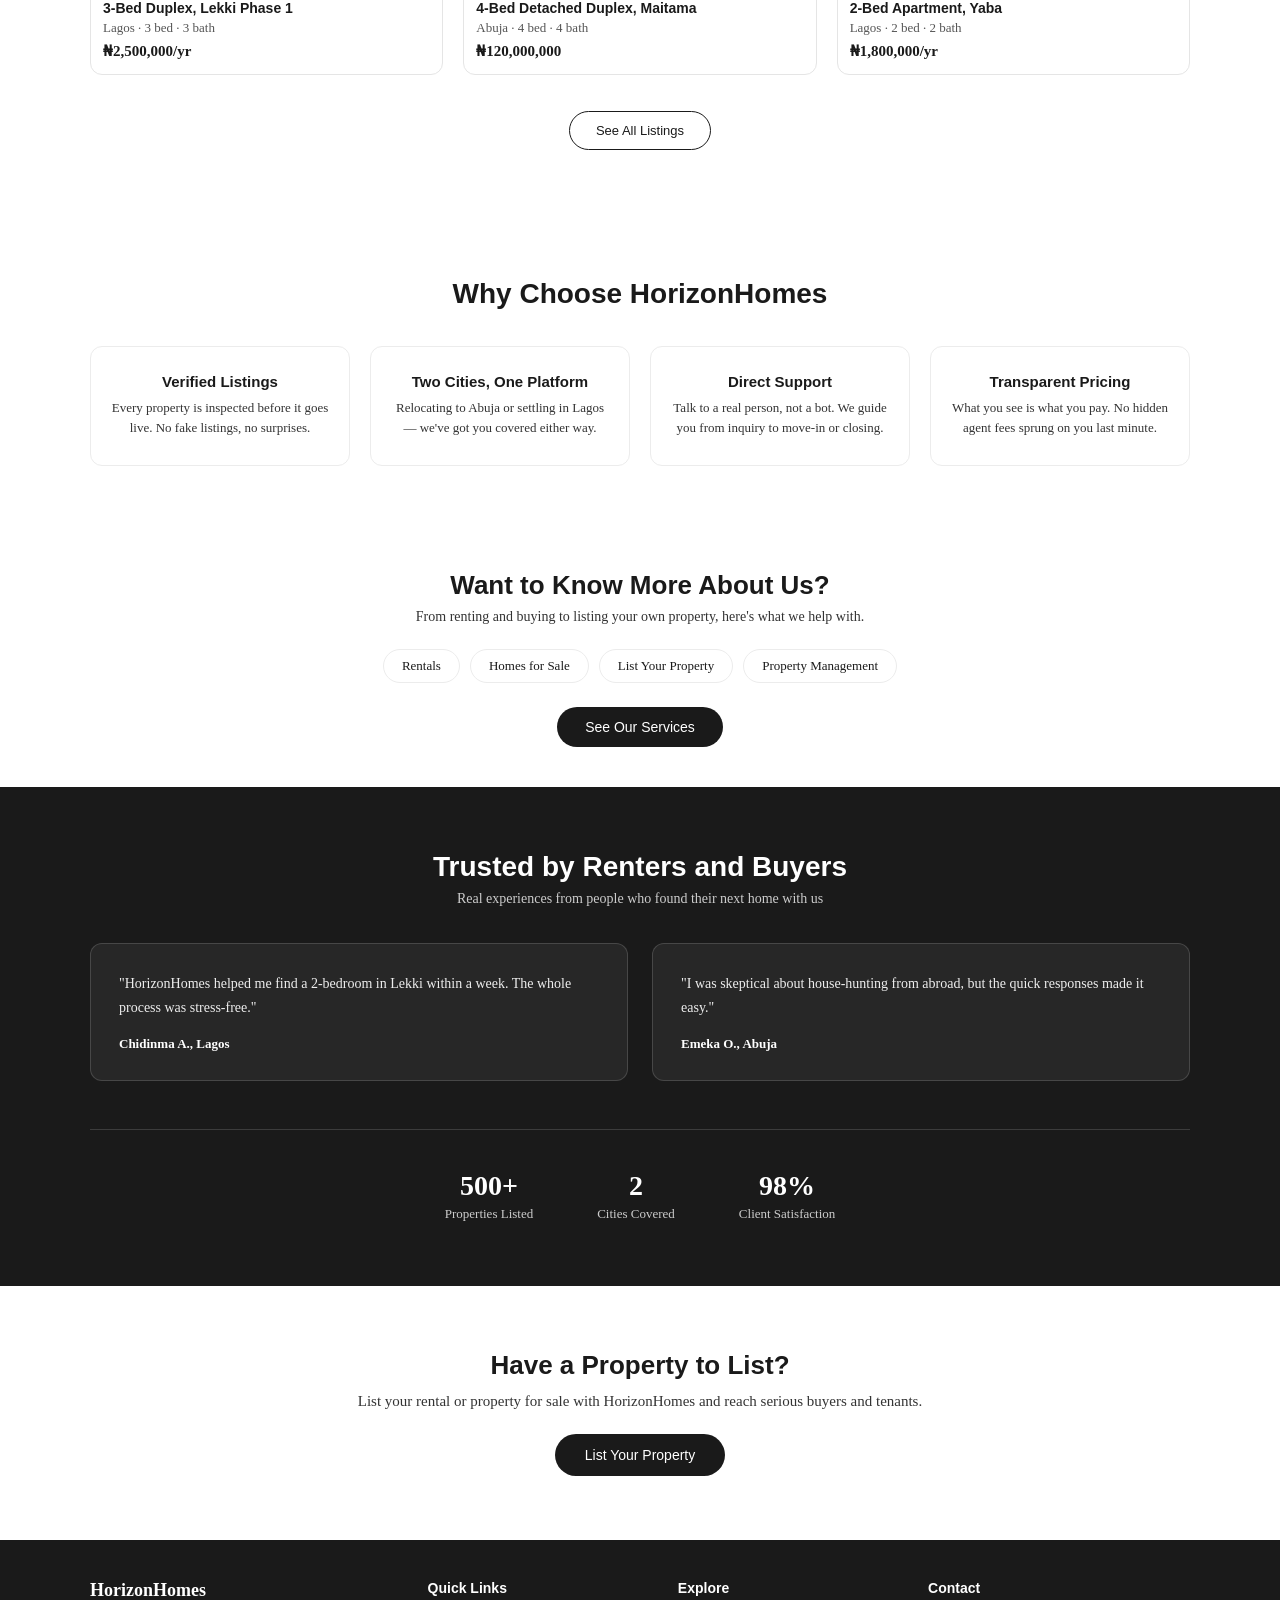
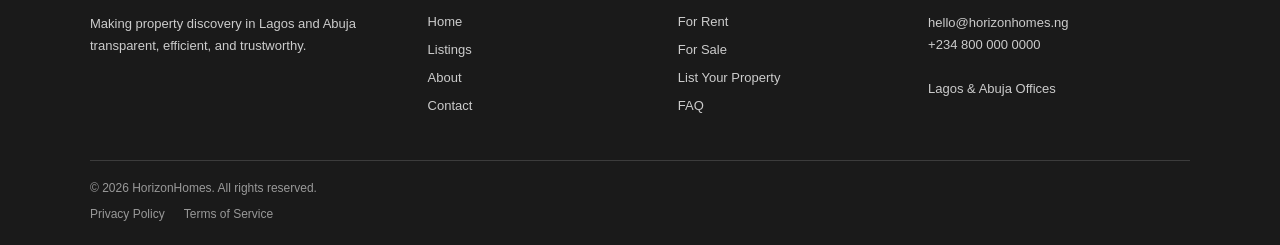
==== commit bafb93ee: "Update responsive website" ====
--- a/index.html
+++ b/index.html
@@ -24,13 +24,13 @@
                 <li><a href="./listing.html">Listings </a></li>
                 <li><a href="./About.html">About</a></li>
                 <li><a href="./contact.html">Contact</a></li>
-                <li>
+                </ul>
                     <button class="cta1">
                         <h4>Find Your Property</h4>
                     </button>
-                </li>
+                
             
-             </ul>
+             
             <div class="hamburger">
         ☰
     </div>
@@ -112,12 +112,12 @@
     <div class="split-card">
       <h3>For Rent</h3>
       <p>Flexible living, verified listings, no wahala. Browse apartments, duplexes, and shared spaces available for rent in Lagos and Abuja.</p>
-      <button class="split-btn">View Rentals</button>
+      <a href="./listing.html"><button class="split-btn">View Rentals</button></a>
     </div>
     <div class="split-card">
       <h3>For Sale</h3>
       <p>Ready to own? Explore homes and land available for outright purchase across Lagos and Abuja.</p>
-      <button class="split-btn">View Properties for Sale</button>
+      <a href="./listing.html"><button class="split-btn">View Properties for Sale</button></a>
     </div>
   </section>
  
@@ -131,7 +131,7 @@
     <div class="listings-grid">
  
       <div class="property-card">
-        <div class="card-image"></div>
+        <div class="card-image"><img src="./img/frames-for-your-heart-mR1CIDduGLc-unsplash.jpg" alt=""></div>
         <span class="tag tag-rent">For Rent</span>
         <h4>3-Bed Duplex, Lekki Phase 1</h4>
         <p class="location">Lagos · 3 bed · 3 bath</p>
@@ -139,7 +139,7 @@
       </div>
  
       <div class="property-card">
-        <div class="card-image"></div>
+        <div class="card-image"><img src="./img/lisa-anna-jOwMUVF8g-4-unsplash.jpg" alt=""></div>
         <span class="tag tag-sale">For Sale</span>
         <h4>4-Bed Detached Duplex, Maitama</h4>
         <p class="location">Abuja · 4 bed · 4 bath</p>
@@ -147,7 +147,7 @@
       </div>
  
       <div class="property-card">
-        <div class="card-image"></div>
+        <div class="card-image"><img src="./img/jarek-ceborski-jn7uVeCdf6U-unsplash.jpg" alt=""></div>
         <span class="tag tag-rent">For Rent</span>
         <h4>2-Bed Apartment, Yaba</h4>
         <p class="location">Lagos · 2 bed · 2 bath</p>
@@ -157,7 +157,7 @@
     </div>
  
     <div class="see-all-wrap">
-      <button class="see-all-btn">See All Listings</button>
+      <a href="./listing.html"><button class="see-all-btn">See All Listings</button></a>
     </div>
   </section>
  
@@ -188,7 +188,7 @@
   </section>
 
 
-<!-- SERVICES TEASER -->
+<!-- SERVICES SECTION -->
 <section class="services-teaser">
   <div class="teaser-inner">
     <div class="teaser-text">
@@ -203,10 +203,10 @@
       <span class="teaser-tag">Property Management</span>
     </div>
 
-    <button class="teaser-btn">See Our Services</button>
+    <a href="./services.html"><button class="teaser-btn">See Our Services</button></a>
   </div>
 </section>
-
+<!-- SERVICE ENDS HERE -->
  
   <!-- TESTIMONIALS -->
   <section class="testimonial-section">
--- a/css/homepage.css
+++ b/css/homepage.css
@@ -99,6 +99,7 @@
   position: absolute;
   right: 2%;
   top: 0.5%;
+  padding-top: 0 ;
   padding: 20px;
   border-radius: 30px;
   color: rgb(7, 7, 7);
@@ -632,7 +633,7 @@
   max-width: 1100px;
   margin: 0 auto;
   display: grid;
-  grid-template-columns: 1.4fr 1fr 1fr 1.2fr;
+  grid-template-columns: 1.4fr 1fr 1fr ;
   gap: 32px;
   padding-bottom: 36px;
   border-bottom: 1px solid rgba(255, 255, 255, 0.15);
@@ -817,10 +818,12 @@
     margin-top: 30px;
     margin-bottom: 30px;
    font-size: 10vw;
+   margin-left: 1px;
   }
   
   .hero-sub{
     font-size: 5vw;
+    margin-left: 1px;
   }
 
 
@@ -863,7 +866,7 @@
 }
 
 .footer-grid {
-  grid-template-columns: 1fr;
+  grid-template-columns: 1.4fr 1fr 1fr 1.2fr;
 }
 
 .footer-bottom {
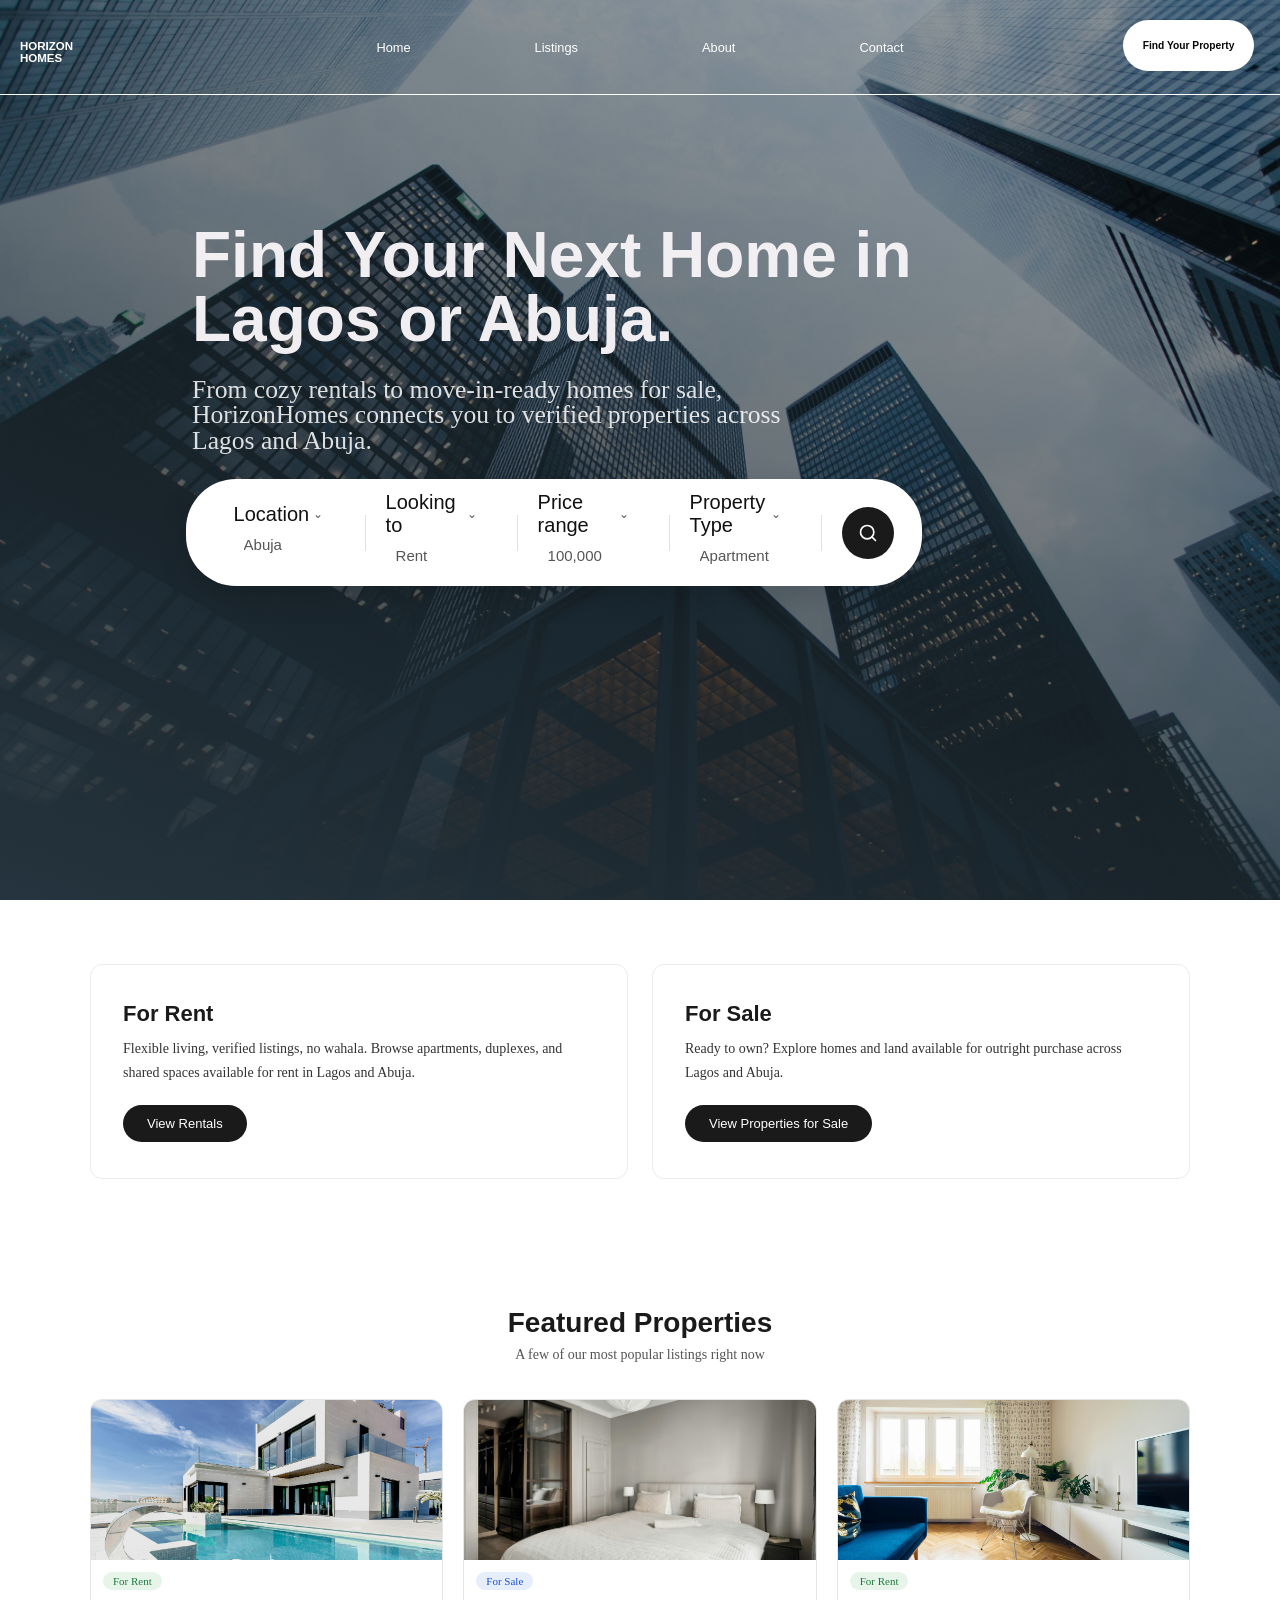
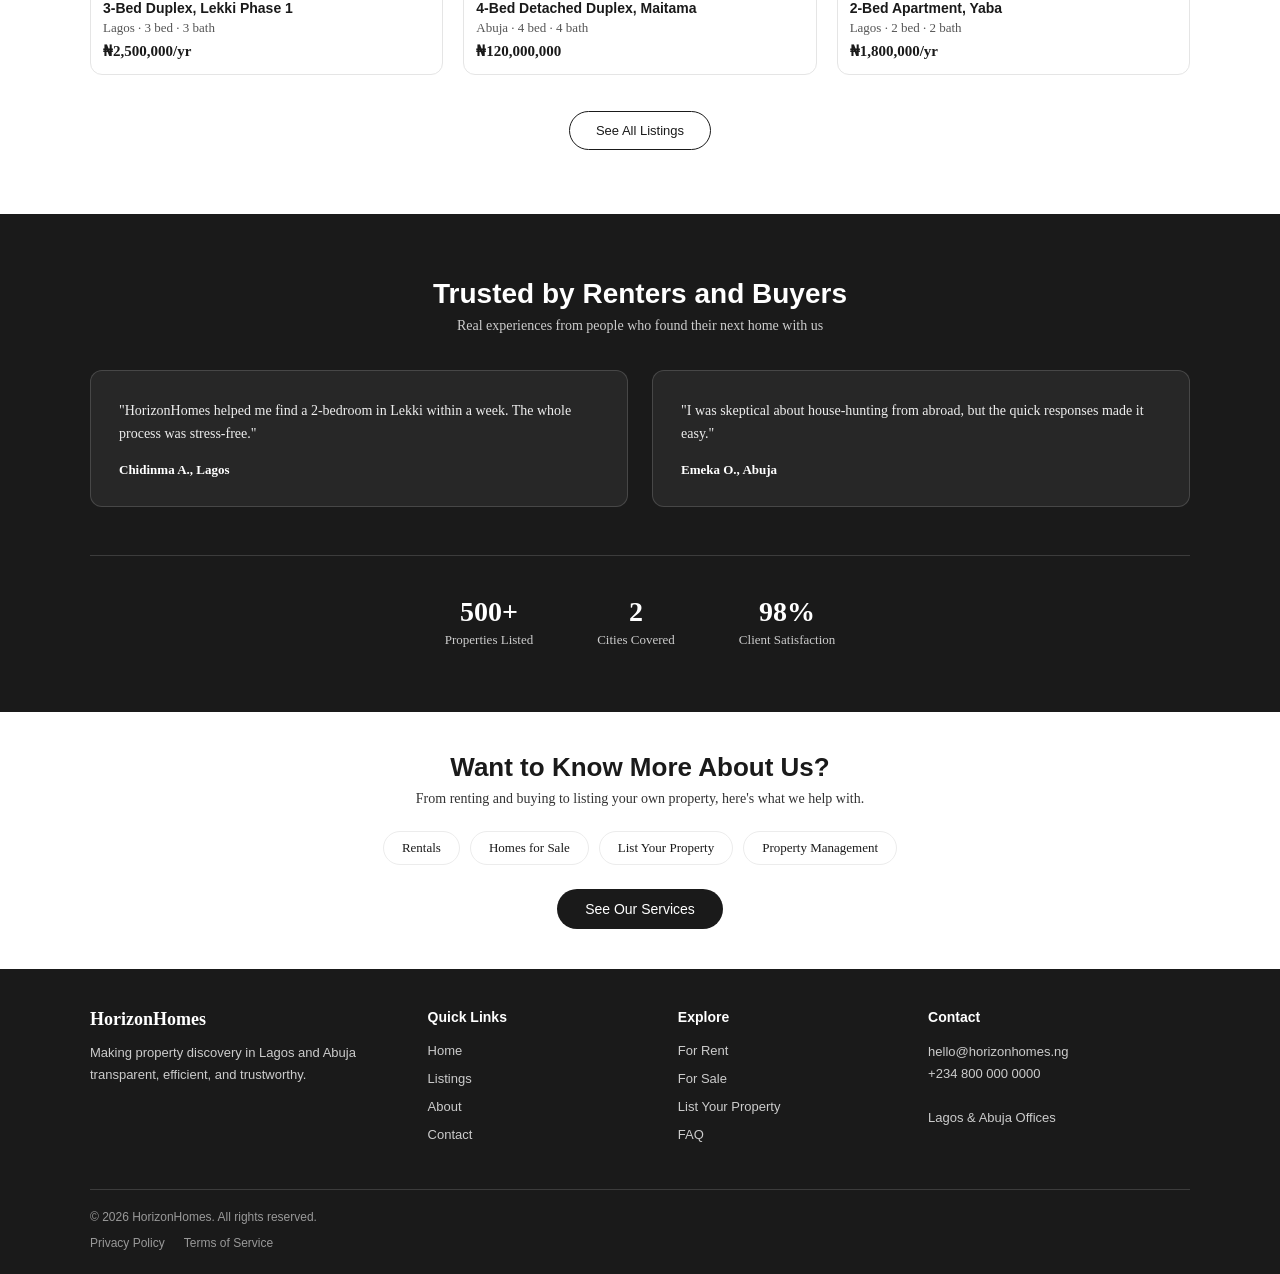
==== commit afc24862: "Update responsive website" ====
--- a/index.html
+++ b/index.html
@@ -160,53 +160,7 @@
       <a href="./listing.html"><button class="see-all-btn">See All Listings</button></a>
     </div>
   </section>
- 
-  <!-- WHY HORIZONHOMES -->
-  <section class="why-section">
-    <div class="section-heading">
-      <h2>Why Choose HorizonHomes</h2>
-    </div>
- 
-    <div class="why-grid">
-      <div class="why-card">
-        <h4>Verified Listings</h4>
-        <p>Every property is inspected before it goes live. No fake listings, no surprises.</p>
-      </div>
-      <div class="why-card">
-        <h4>Two Cities, One Platform</h4>
-        <p>Relocating to Abuja or settling in Lagos — we've got you covered either way.</p>
-      </div>
-      <div class="why-card">
-        <h4>Direct Support</h4>
-        <p>Talk to a real person, not a bot. We guide you from inquiry to move-in or closing.</p>
-      </div>
-      <div class="why-card">
-        <h4>Transparent Pricing</h4>
-        <p>What you see is what you pay. No hidden agent fees sprung on you last minute.</p>
-      </div>
-    </div>
-  </section>
-
-
-<!-- SERVICES SECTION -->
-<section class="services-teaser">
-  <div class="teaser-inner">
-    <div class="teaser-text">
-      <h2>Want to Know More About Us?</h2>
-      <p>From renting and buying to listing your own property, here's what we help with.</p>
-    </div>
-
-    <div class="teaser-tags">
-      <span class="teaser-tag">Rentals</span>
-      <span class="teaser-tag">Homes for Sale</span>
-      <span class="teaser-tag">List Your Property</span>
-      <span class="teaser-tag">Property Management</span>
-    </div>
-
-    <a href="./services.html"><button class="teaser-btn">See Our Services</button></a>
-  </div>
-</section>
-<!-- SERVICE ENDS HERE -->
+
  
   <!-- TESTIMONIALS -->
   <section class="testimonial-section">
@@ -244,12 +198,25 @@
     </div>
   </section>
  
-  <!-- BOTTOM CTA -->
-  <section class="home-cta">
-    <h2>Have a Property to List?</h2>
-    <p>List your rental or property for sale with HorizonHomes and reach serious buyers and tenants.</p>
-    <button class="cta-btn">List Your Property</button>
-  </section>
+  <!-- SERVICES SECTION -->
+<section class="services-teaser">
+  <div class="teaser-inner">
+    <div class="teaser-text">
+      <h2>Want to Know More About Us?</h2>
+      <p>From renting and buying to listing your own property, here's what we help with.</p>
+    </div>
+
+    <div class="teaser-tags">
+      <span class="teaser-tag">Rentals</span>
+      <span class="teaser-tag">Homes for Sale</span>
+      <span class="teaser-tag">List Your Property</span>
+      <span class="teaser-tag">Property Management</span>
+    </div>
+
+    <a href="./services.html"><button class="teaser-btn">See Our Services</button></a>
+  </div>
+</section>
+<!-- SERVICE ENDS HERE -->
  
   <!-- FOOTER -->
   <footer class="site-footer">
